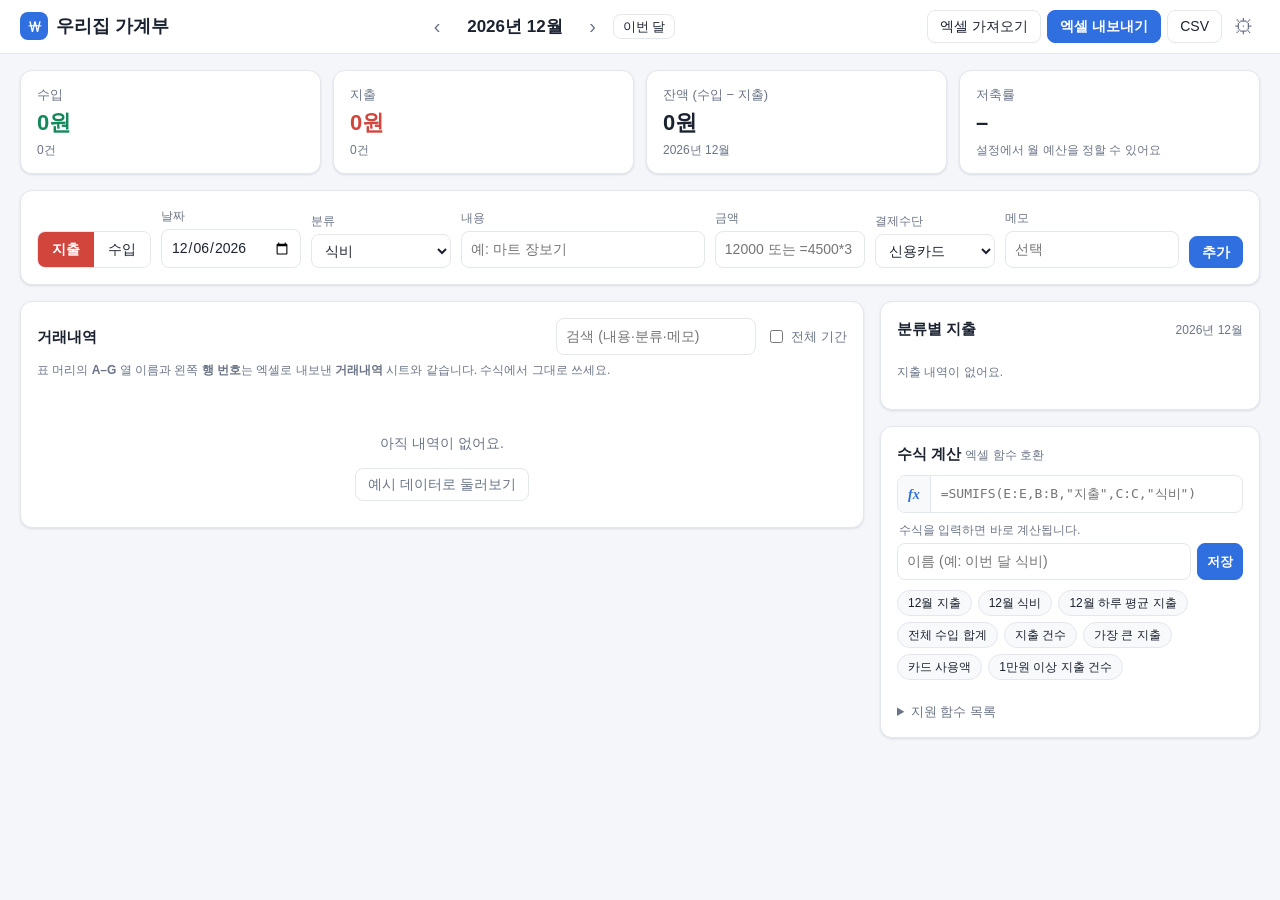
==== index.html @ 1a3ef855 "가벼운 가계부 웹앱 추가: 엑셀 수식 호환 계산기와 xlsx 가져오기/내보내기 Co-Authored-By: Claude Opus 5.5 <noreply@anthropic.com> " ====
<!doctype html>
<html lang="ko">
<head>
  <meta charset="utf-8">
  <meta name="viewport" content="width=device-width, initial-scale=1">
  <meta name="color-scheme" content="light dark">
  <title>우리집 가계부</title>
  <link rel="icon" href="data:image/svg+xml,%3Csvg xmlns='http://www.w3.org/2000/svg' viewBox='0 0 32 32'%3E%3Crect width='32' height='32' rx='7' fill='%232f6fdf'/%3E%3Ctext x='16' y='22' font-size='16' text-anchor='middle' fill='white' font-family='sans-serif' font-weight='700'%3E%E2%82%A9%3C/text%3E%3C/svg%3E">
  <link rel="stylesheet" href="css/style.css">
</head>
<body>
  <header class="topbar">
    <div class="brand">
      <span class="logo" aria-hidden="true">₩</span>
      <h1>우리집 가계부</h1>
    </div>
    <nav class="month-nav" aria-label="월 이동">
      <button type="button" class="icon-btn" id="prevMonth" aria-label="이전 달">‹</button>
      <label class="month-label">
        <span id="monthText"></span>
        <input type="month" id="monthPicker" aria-label="월 선택">
      </label>
      <button type="button" class="icon-btn" id="nextMonth" aria-label="다음 달">›</button>
      <button type="button" class="btn small ghost" id="thisMonth">이번 달</button>
    </nav>
    <div class="actions">
      <button type="button" class="btn" id="btnImport">엑셀 가져오기</button>
      <input type="file" id="fileInput" accept=".xlsx,.csv,.txt" hidden>
      <button type="button" class="btn primary" id="btnExport">엑셀 내보내기</button>
      <button type="button" class="btn ghost" id="btnCsv" title="CSV로 내보내기">CSV</button>
      <button type="button" class="icon-btn" id="btnSettings" aria-label="설정" title="설정">⚙</button>
    </div>
  </header>

  <main>
    <section class="cards" id="cards" aria-label="이번 달 요약"></section>

    <section class="panel entry" aria-label="내역 입력">
      <form id="entryForm" autocomplete="off">
        <div class="seg" role="radiogroup" aria-label="구분">
          <button type="button" data-type="지출" class="seg-btn on" role="radio" aria-checked="true">지출</button>
          <button type="button" data-type="수입" class="seg-btn" role="radio" aria-checked="false">수입</button>
        </div>
        <label class="f f-date"><span>날짜</span><input type="date" id="fDate" required></label>
        <label class="f f-cat"><span>분류</span><select id="fCat"></select></label>
        <label class="f f-desc"><span>내용</span><input type="text" id="fDesc" list="descList" placeholder="예: 마트 장보기"></label>
        <label class="f f-amt">
          <span>금액 <em class="hint" id="amtPreview"></em></span>
          <input type="text" id="fAmount" inputmode="decimal" placeholder="12000 또는 =4500*3" required>
        </label>
        <label class="f f-method"><span>결제수단</span><select id="fMethod"></select></label>
        <label class="f f-memo"><span>메모</span><input type="text" id="fMemo" placeholder="선택"></label>
        <div class="f-actions">
          <button type="submit" class="btn primary" id="btnSubmit">추가</button>
          <button type="button" class="btn ghost" id="btnCancelEdit" hidden>취소</button>
        </div>
        <datalist id="descList"></datalist>
      </form>
    </section>

    <div class="layout">
      <section class="panel" aria-label="거래내역">
        <div class="panel-head">
          <h2>거래내역 <small class="muted" id="txCount"></small></h2>
          <div class="tools">
            <input type="search" id="search" placeholder="검색 (내용·분류·메모)">
            <label class="check"><input type="checkbox" id="showAll"> 전체 기간</label>
          </div>
        </div>
        <p class="sheet-hint">표 머리의 <b>A–G</b> 열 이름과 왼쪽 <b>행 번호</b>는 엑셀로 내보낸 <b>거래내역</b> 시트와 같습니다. 수식에서 그대로 쓰세요.</p>
        <div class="table-wrap">
          <table class="tx" id="txTable">
            <thead>
              <tr>
                <th class="rn">#</th>
                <th><i>A</i>날짜</th><th class="opt-m"><i>B</i>구분</th><th><i>C</i>분류</th><th><i>D</i>내용</th>
                <th class="num"><i>E</i>금액</th><th class="opt"><i>F</i>결제수단</th><th class="opt"><i>G</i>메모</th>
                <th class="act"><span class="sr">관리</span></th>
              </tr>
            </thead>
            <tbody id="txBody"></tbody>
          </table>
        </div>
        <div class="empty" id="emptyState" hidden>
          <p>아직 내역이 없어요.</p>
          <button type="button" class="btn" id="btnSample">예시 데이터로 둘러보기</button>
        </div>
      </section>

      <aside class="side">
        <section class="panel" aria-label="분류별 지출">
          <div class="panel-head"><h2>분류별 지출</h2><small class="muted" id="catPeriod"></small></div>
          <div id="catBars" class="bars"></div>
        </section>

        <section class="panel formula" aria-label="수식 계산">
          <div class="panel-head"><h2>수식 계산 <small class="muted">엑셀 함수 호환</small></h2></div>
          <div class="fx-bar">
            <span class="fx">fx</span>
            <input type="text" id="fxInput" spellcheck="false" placeholder='=SUMIFS(E:E,B:B,"지출",C:C,"식비")'>
          </div>
          <div class="fx-result" id="fxResult" aria-live="polite"></div>
          <div class="fx-save">
            <input type="text" id="fxName" placeholder="이름 (예: 이번 달 식비)">
            <button type="button" class="btn small primary" id="fxSave">저장</button>
          </div>
          <div class="chips" id="fxExamples"></div>
          <ul class="saved" id="fxSaved"></ul>
          <details class="ref">
            <summary>지원 함수 목록</summary>
            <p class="muted small">거래내역 시트 기준 — A 날짜, B 구분, C 분류, D 내용, E 금액, F 결제수단, G 메모 (1행 머리글).
              조건에는 <code>"식비"</code>, <code>"&gt;=10000"</code>, <code>"카*"</code>, <code>"&gt;="&amp;DATE(2026,1,1)</code> 처럼 엑셀과 같은 방식을 씁니다. 함수를 누르면 입력됩니다.</p>
            <dl id="fnList"></dl>
          </details>
        </section>
      </aside>
    </div>
  </main>

  <dialog id="settingsDlg">
    <form method="dialog" id="settingsForm">
      <h2>설정</h2>
      <label class="f"><span>월 예산 (지출, 원) — 0이면 사용 안 함</span><input type="text" inputmode="numeric" id="sBudget"></label>
      <div class="grid3">
        <label class="f"><span>지출 분류 (한 줄에 하나)</span><textarea id="sExpense" rows="9"></textarea></label>
        <label class="f"><span>수입 분류</span><textarea id="sIncome" rows="9"></textarea></label>
        <label class="f"><span>결제수단</span><textarea id="sMethods" rows="9"></textarea></label>
      </div>
      <p class="muted small">데이터는 이 브라우저에만 저장됩니다. 다른 기기로 옮기거나 백업할 때는 <b>엑셀 내보내기</b> 파일을 가져오면 됩니다.</p>
      <div class="dlg-actions">
        <button type="button" class="btn danger ghost" id="btnReset">모든 데이터 삭제</button>
        <span class="spacer"></span>
        <button value="cancel" class="btn ghost" formnovalidate>닫기</button>
        <button value="save" class="btn primary" id="btnSaveSettings">저장</button>
      </div>
    </form>
  </dialog>

  <dialog id="choiceDlg">
    <form method="dialog">
      <h2 id="choiceTitle"></h2>
      <p id="choiceText"></p>
      <div class="dlg-actions" id="choiceActions"></div>
    </form>
  </dialog>

  <div class="toast" id="toast" role="status" aria-live="polite"></div>

  <script src="js/formula.js"></script>
  <script src="js/xlsx.js"></script>
  <script src="js/app.js"></script>
</body>
</html>
---- css/style.css ----
:root {
  --bg: #f4f6f9;
  --surface: #ffffff;
  --surface-2: #f8f9fb;
  --border: #e3e7ee;
  --text: #1c2330;
  --muted: #6b7587;
  --primary: #2f6fdf;
  --primary-ink: #ffffff;
  --primary-soft: #e8effc;
  --income: #13895a;
  --expense: #d2453d;
  --warn: #c77d0a;
  --bar: #2f6fdf;
  --shadow: 0 1px 2px rgba(16, 24, 40, .05), 0 1px 3px rgba(16, 24, 40, .06);
  --radius: 12px;
  --mono: ui-monospace, SFMono-Regular, Menlo, Consolas, monospace;
  color-scheme: light;
}
@media (prefers-color-scheme: dark) {
  :root {
    --bg: #11151c;
    --surface: #181d26;
    --surface-2: #1e2430;
    --border: #2a3140;
    --text: #e6e9ef;
    --muted: #97a1b3;
    --primary: #5b8ff0;
    --primary-ink: #0b1220;
    --primary-soft: #1f2b44;
    --income: #3cc28a;
    --expense: #f07067;
    --warn: #f0b04a;
    --bar: #5b8ff0;
    --shadow: none;
    color-scheme: dark;
  }
}

* { box-sizing: border-box; }
html { -webkit-text-size-adjust: 100%; }
body {
  margin: 0;
  background: var(--bg);
  color: var(--text);
  font: 14px/1.5 -apple-system, BlinkMacSystemFont, "Apple SD Gothic Neo", "Pretendard", "Malgun Gothic", "맑은 고딕", "Noto Sans KR", sans-serif;
}
button, input, select, textarea { font: inherit; color: inherit; }
h1, h2 { margin: 0; }
h1 { font-size: 18px; }
h2 { font-size: 15px; }
small { font-size: 12px; }
.muted { color: var(--muted); font-weight: 400; }
.small { font-size: 12px; }
.sr { position: absolute; width: 1px; height: 1px; overflow: hidden; clip: rect(0 0 0 0); }
code { font-family: var(--mono); font-size: 12px; background: var(--surface-2); padding: 1px 4px; border-radius: 4px; }

/* ---------- 상단 ---------- */
.topbar {
  position: sticky; top: 0; z-index: 10;
  display: flex; align-items: center; gap: 12px; flex-wrap: wrap;
  padding: 10px 20px;
  background: var(--surface);
  border-bottom: 1px solid var(--border);
}
.brand { display: flex; align-items: center; gap: 8px; }
.logo {
  display: grid; place-items: center; width: 28px; height: 28px; border-radius: 8px;
  background: var(--primary); color: var(--primary-ink); font-weight: 700;
}
.month-nav { display: flex; align-items: center; gap: 4px; margin: 0 auto; }
.month-label { position: relative; font-size: 17px; font-weight: 700; padding: 2px 10px; cursor: pointer; border-radius: 8px; }
.month-label:hover { background: var(--surface-2); }
.month-label input { position: absolute; inset: 0; opacity: 0; cursor: pointer; width: 100%; }
.actions { display: flex; gap: 6px; align-items: center; }

.btn {
  border: 1px solid var(--border); background: var(--surface); border-radius: 8px;
  padding: 7px 12px; cursor: pointer; white-space: nowrap; line-height: 1.2;
}
.btn:hover { background: var(--surface-2); }
.btn.primary { background: var(--primary); border-color: var(--primary); color: var(--primary-ink); font-weight: 600; }
.btn.primary:hover { filter: brightness(1.06); }
.btn.ghost { background: transparent; }
.btn.small { padding: 4px 9px; font-size: 13px; }
.btn.danger { color: var(--expense); }
.btn:disabled { opacity: .5; cursor: default; }
.icon-btn {
  border: 0; background: transparent; cursor: pointer; border-radius: 8px;
  width: 32px; height: 32px; font-size: 20px; line-height: 1; color: var(--muted);
}
.icon-btn:hover { background: var(--surface-2); color: var(--text); }
:focus-visible { outline: 2px solid var(--primary); outline-offset: 2px; }

main { max-width: 1280px; margin: 0 auto; padding: 16px 20px 48px; display: grid; gap: 16px; }

.panel {
  background: var(--surface); border: 1px solid var(--border); border-radius: var(--radius);
  box-shadow: var(--shadow); padding: 16px; min-width: 0;
}
.panel-head { display: flex; align-items: center; justify-content: space-between; gap: 10px; flex-wrap: wrap; margin-bottom: 10px; }

/* ---------- 요약 카드 ---------- */
.cards { display: grid; grid-template-columns: repeat(4, minmax(0, 1fr)); gap: 12px; }
.card { background: var(--surface); border: 1px solid var(--border); border-radius: var(--radius); box-shadow: var(--shadow); padding: 14px 16px; min-width: 0; }
.card .label { color: var(--muted); font-size: 13px; }
.card .value { font-size: 22px; font-weight: 700; margin-top: 2px; font-variant-numeric: tabular-nums; overflow-wrap: anywhere; }
.card .sub { color: var(--muted); font-size: 12px; margin-top: 2px; }
.card.income .value { color: var(--income); }
.card.expense .value { color: var(--expense); }
.meter { height: 6px; background: var(--surface-2); border-radius: 99px; margin-top: 8px; overflow: hidden; }
.meter > span { display: block; height: 100%; background: var(--primary); border-radius: 99px; }
.meter.over > span { background: var(--expense); }
.meter.warn > span { background: var(--warn); }

/* ---------- 입력 폼 ---------- */
#entryForm {
  display: grid; gap: 10px; align-items: end;
  grid-template-columns: auto 140px 140px minmax(140px, 1.4fr) 150px 120px minmax(100px, 1fr) auto;
}
.f { display: flex; flex-direction: column; gap: 4px; min-width: 0; }
.f > span { font-size: 12px; color: var(--muted); }
.f input, .f select, .f textarea, .tools input[type=search], .fx-save input {
  width: 100%; border: 1px solid var(--border); background: var(--surface); border-radius: 8px; padding: 7px 9px; min-width: 0;
}
.f textarea { resize: vertical; }
.f input:focus, .f select:focus, .f textarea:focus { outline: 2px solid var(--primary-soft); border-color: var(--primary); }
.hint { font-style: normal; color: var(--primary); font-weight: 600; }
.hint.err { color: var(--expense); }
.f-actions { display: flex; gap: 6px; }
.seg { display: inline-flex; border: 1px solid var(--border); border-radius: 8px; overflow: hidden; align-self: end; }
.seg-btn { border: 0; background: var(--surface); padding: 7px 14px; cursor: pointer; }
.seg-btn.on[data-type="지출"] { background: var(--expense); color: #fff; font-weight: 600; }
.seg-btn.on[data-type="수입"] { background: var(--income); color: #fff; font-weight: 600; }
.entry.editing { outline: 2px solid var(--primary); }

/* ---------- 레이아웃 ---------- */
.layout { display: grid; grid-template-columns: minmax(0, 1fr) 380px; gap: 16px; align-items: start; }
.side { display: grid; gap: 16px; min-width: 0; }

/* ---------- 거래내역 표 ---------- */
.tools { display: flex; gap: 10px; align-items: center; }
.tools input[type=search] { width: 200px; }
.check { display: inline-flex; gap: 5px; align-items: center; color: var(--muted); font-size: 13px; cursor: pointer; white-space: nowrap; }
.sheet-hint { margin: -4px 0 10px; color: var(--muted); font-size: 12px; }
.table-wrap { overflow-x: auto; margin: 0 -16px; padding: 0 16px; }
table.tx { width: 100%; border-collapse: collapse; font-variant-numeric: tabular-nums; }
.tx th, .tx td { padding: 7px 8px; border-bottom: 1px solid var(--border); text-align: left; white-space: nowrap; }
.tx th { font-size: 12px; color: var(--muted); font-weight: 600; background: var(--surface-2); position: sticky; top: 0; }
.tx th i { font-style: normal; font-family: var(--mono); font-size: 11px; color: var(--primary); margin-right: 5px; }
.tx td.rn, .tx th.rn { color: var(--muted); font-family: var(--mono); font-size: 11px; width: 1%; text-align: right; }
.tx .num { text-align: right; }
.tx td.desc { white-space: normal; min-width: 120px; }
.tx td.memo { color: var(--muted); white-space: normal; max-width: 220px; }
.tx tbody tr { cursor: pointer; }
.tx tbody tr:hover { background: var(--surface-2); }
.tx tbody tr.sel { background: var(--primary-soft); }
.tx tr.day td { background: transparent; cursor: default; color: var(--muted); font-size: 12px; font-weight: 600; padding-top: 14px; border-bottom-color: var(--border); }
.tx tr.day:hover { background: transparent; }
.day-in { display: flex; justify-content: space-between; gap: 12px; padding: 0 44px 0 30px; font-variant-numeric: tabular-nums; }
.day-in span:last-child { font-weight: 500; }
.amt-in { color: var(--income); font-weight: 600; }
.amt-out { font-weight: 600; }
.tag { display: inline-block; padding: 1px 7px; border-radius: 99px; font-size: 12px; background: var(--surface-2); border: 1px solid var(--border); }
.tag.in { color: var(--income); }
.tag.out { color: var(--expense); }
.fxmark { font-family: var(--mono); font-size: 10px; color: var(--primary); margin-left: 4px; vertical-align: super; }
.del { border: 0; background: transparent; color: var(--muted); cursor: pointer; padding: 2px 6px; border-radius: 6px; font-size: 15px; }
.del:hover { color: var(--expense); background: var(--surface-2); }
.empty { text-align: center; padding: 30px 0 10px; color: var(--muted); }

/* ---------- 분류별 막대 ---------- */
.bars { display: grid; gap: 9px; }
.bar-row { display: grid; grid-template-columns: 1fr auto; gap: 2px 8px; font-size: 13px; }
.bar-row .amt { font-variant-numeric: tabular-nums; font-weight: 600; }
.bar-row .pct { color: var(--muted); font-weight: 400; font-size: 12px; margin-left: 4px; }
.bar-row .track { grid-column: 1 / -1; height: 6px; background: var(--surface-2); border-radius: 99px; overflow: hidden; }
.bar-row .track > span { display: block; height: 100%; background: var(--bar); border-radius: 99px; }

/* ---------- 수식 ---------- */
.fx-bar { display: flex; align-items: stretch; border: 1px solid var(--border); border-radius: 8px; overflow: hidden; background: var(--surface); }
.fx-bar:focus-within { border-color: var(--primary); outline: 2px solid var(--primary-soft); }
.fx { display: grid; place-items: center; padding: 0 10px; font-style: italic; font-weight: 700; color: var(--primary); background: var(--surface-2); border-right: 1px solid var(--border); font-family: Georgia, serif; }
#fxInput { flex: 1; border: 0; padding: 8px 10px; font-family: var(--mono); font-size: 13px; background: transparent; outline: none; min-width: 0; }
.fx-result { min-height: 30px; padding: 8px 2px 4px; font-size: 20px; font-weight: 700; font-variant-numeric: tabular-nums; overflow-wrap: anywhere; }
.fx-result .err { color: var(--expense); font-size: 14px; font-weight: 600; }
.fx-result .msg { color: var(--muted); font-size: 12px; font-weight: 400; display: block; }
.fx-save { display: flex; gap: 6px; margin-bottom: 10px; }
.chips { display: flex; flex-wrap: wrap; gap: 6px; margin-bottom: 10px; }
.chip { border: 1px solid var(--border); background: var(--surface-2); border-radius: 99px; padding: 3px 10px; font-size: 12px; cursor: pointer; }
.chip:hover { border-color: var(--primary); color: var(--primary); }
.saved { list-style: none; margin: 0; padding: 0; display: grid; gap: 8px; }
.saved li { border: 1px solid var(--border); border-radius: 10px; padding: 8px 10px; display: grid; grid-template-columns: 1fr auto; gap: 2px 8px; }
.saved .nm { font-weight: 600; font-size: 13px; }
.saved .val { font-weight: 700; font-variant-numeric: tabular-nums; text-align: right; }
.saved .val.err { color: var(--expense); }
.saved .src { grid-column: 1 / -1; font-family: var(--mono); font-size: 11px; color: var(--muted); overflow-wrap: anywhere; cursor: pointer; }
.saved .src:hover { color: var(--primary); }
.saved .ops { grid-column: 1 / -1; display: flex; gap: 4px; justify-content: flex-end; }
.saved .ops button { border: 0; background: transparent; color: var(--muted); cursor: pointer; font-size: 12px; padding: 2px 6px; border-radius: 6px; }
.saved .ops button:hover { background: var(--surface-2); color: var(--text); }
.ref { margin-top: 12px; }
.ref summary { cursor: pointer; color: var(--muted); font-size: 13px; }
.ref dl { margin: 8px 0 0; display: grid; grid-template-columns: auto 1fr; gap: 3px 10px; font-size: 12px; max-height: 280px; overflow: auto; }
.ref dt { font-family: var(--mono); color: var(--primary); cursor: pointer; }
.ref dt:hover { text-decoration: underline; }
.ref dd { margin: 0; color: var(--muted); }

/* ---------- 대화상자 ---------- */
dialog { border: 1px solid var(--border); border-radius: 14px; padding: 20px; background: var(--surface); color: var(--text); width: min(720px, calc(100vw - 32px)); box-shadow: 0 20px 50px rgba(0, 0, 0, .25); }
dialog::backdrop { background: rgba(10, 15, 25, .45); }
dialog h2 { margin-bottom: 12px; font-size: 17px; }
#choiceDlg { width: min(420px, calc(100vw - 32px)); }
#settingsForm { display: grid; gap: 12px; }
.grid3 { display: grid; grid-template-columns: repeat(3, 1fr); gap: 10px; }
.dlg-actions { display: flex; gap: 8px; align-items: center; justify-content: flex-end; margin-top: 6px; flex-wrap: wrap; }
.spacer { flex: 1; }

.toast {
  position: fixed; left: 50%; bottom: 24px; transform: translate(-50%, 20px); opacity: 0; pointer-events: none;
  background: var(--text); color: var(--bg); padding: 9px 16px; border-radius: 10px; font-size: 13px; transition: .2s; z-index: 50; max-width: calc(100vw - 32px);
}
.toast.show { opacity: 1; transform: translate(-50%, 0); }

/* ---------- 반응형 ---------- */
@media (max-width: 1100px) {
  .layout { grid-template-columns: 1fr; }
  #entryForm { grid-template-columns: repeat(4, minmax(0, 1fr)); }
  .seg { grid-column: 1 / -1; justify-self: start; }
  .f-desc, .f-memo { grid-column: span 2; }
}
@media (max-width: 720px) {
  .topbar { padding: 8px 16px; gap: 8px; position: static; }
  .month-nav { order: 3; width: 100%; justify-content: center; }
  .actions { margin-left: auto; }
  .actions #btnCsv { display: none; }
  .btn { padding: 6px 10px; }
  main { padding: 12px 16px 40px; gap: 12px; }
  .cards { grid-template-columns: repeat(2, minmax(0, 1fr)); gap: 8px; }
  .card { padding: 10px 12px; }
  .card .value { font-size: 18px; }
  #entryForm { grid-template-columns: repeat(2, minmax(0, 1fr)); }
  .f-desc, .f-memo { grid-column: 1 / -1; }
  .f-actions { grid-column: 1 / -1; }
  .f-actions .btn { flex: 1; padding: 9px; }
  .tools { width: 100%; }
  .tools input[type=search] { flex: 1; width: auto; }
  .tx .opt, .tx .opt-m { display: none; }
  .tx td.desc { min-width: 0; }
  .tx td { white-space: normal; word-break: keep-all; }
  .tx td.num, .tx td.dt { white-space: nowrap; }
  .tx th { font-size: 11px; }
  .day-in { padding: 0 4px 0 24px; }
  .tx th, .tx td { padding: 7px 5px; }
  .grid3 { grid-template-columns: 1fr; }
  .grid3 textarea { min-height: 90px; }
}
@media (max-width: 420px) {
  .brand h1 { font-size: 16px; }
  .actions .btn { font-size: 13px; padding: 6px 8px; }
}
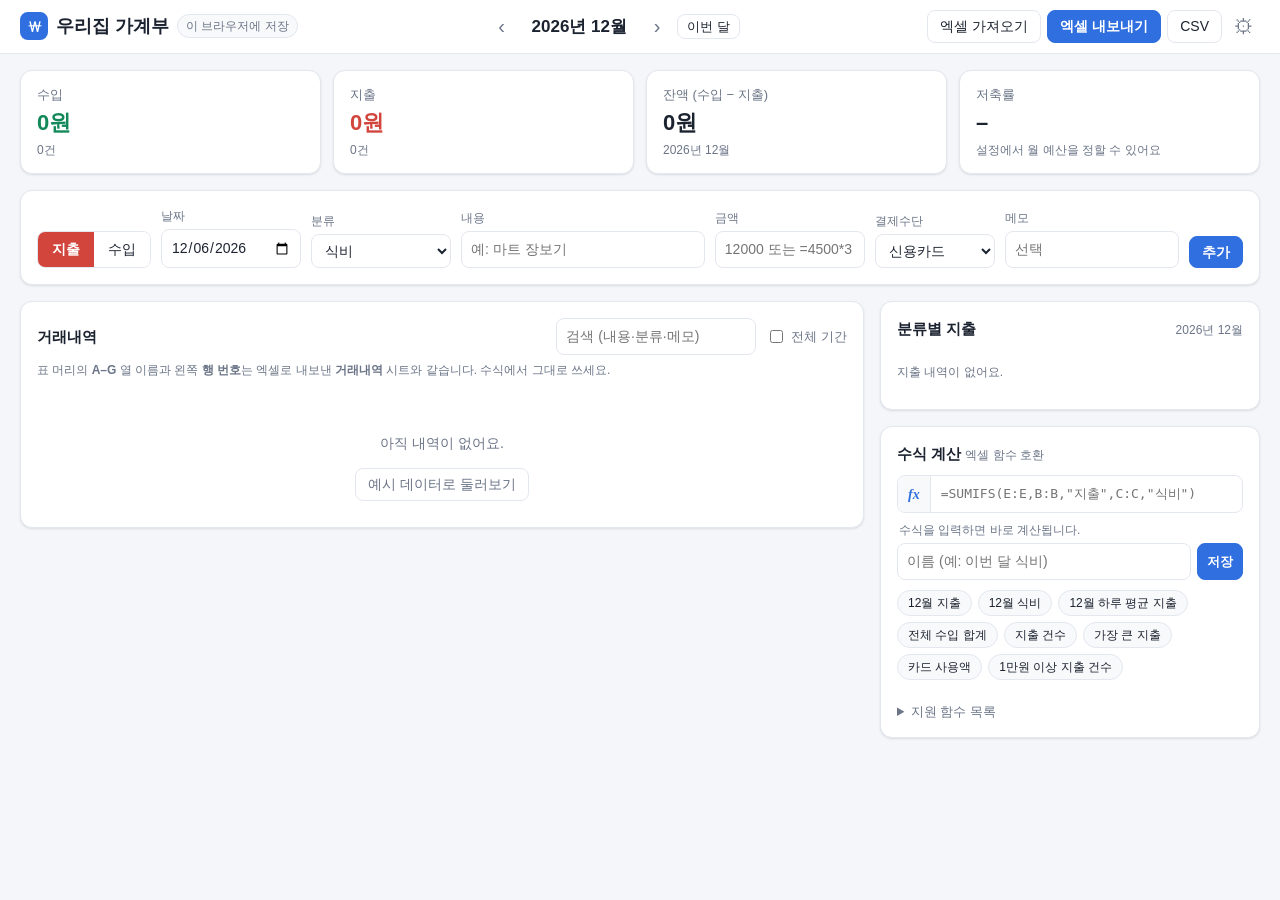
==== commit a5595da1: "웹 링크용 계정 저장(동기화)·저장 확인 창 다운로드 지원, 다크 모드 토글 대응 Co-Authored-By: Claude Opus 5.5 <noreply@anthropic.com" ====
--- a/index.html
+++ b/index.html
@@ -13,6 +13,7 @@
     <div class="brand">
       <span class="logo" aria-hidden="true">₩</span>
       <h1>우리집 가계부</h1>
+      <span class="status" id="saveStatus"></span>
     </div>
     <nav class="month-nav" aria-label="월 이동">
       <button type="button" class="icon-btn" id="prevMonth" aria-label="이전 달">‹</button>
@@ -126,7 +127,7 @@
         <label class="f"><span>수입 분류</span><textarea id="sIncome" rows="9"></textarea></label>
         <label class="f"><span>결제수단</span><textarea id="sMethods" rows="9"></textarea></label>
       </div>
-      <p class="muted small">데이터는 이 브라우저에만 저장됩니다. 다른 기기로 옮기거나 백업할 때는 <b>엑셀 내보내기</b> 파일을 가져오면 됩니다.</p>
+      <p class="muted small">claude.ai 링크로 열면 내 계정에 비공개로 저장되어 다른 기기에서도 이어서 쓸 수 있어요. 파일로 직접 열면 이 브라우저에만 저장됩니다. 백업은 <b>엑셀 내보내기</b>로 해 두세요.</p>
       <div class="dlg-actions">
         <button type="button" class="btn danger ghost" id="btnReset">모든 데이터 삭제</button>
         <span class="spacer"></span>
--- a/css/style.css
+++ b/css/style.css
@@ -18,7 +18,7 @@
   color-scheme: light;
 }
 @media (prefers-color-scheme: dark) {
-  :root {
+  :root:not([data-theme="light"]) {
     --bg: #11151c;
     --surface: #181d26;
     --surface-2: #1e2430;
@@ -36,6 +36,23 @@
     color-scheme: dark;
   }
 }
+:root[data-theme="dark"] {
+    --bg: #11151c;
+    --surface: #181d26;
+    --surface-2: #1e2430;
+    --border: #2a3140;
+    --text: #e6e9ef;
+    --muted: #97a1b3;
+    --primary: #5b8ff0;
+    --primary-ink: #0b1220;
+    --primary-soft: #1f2b44;
+    --income: #3cc28a;
+    --expense: #f07067;
+    --warn: #f0b04a;
+    --bar: #5b8ff0;
+    --shadow: none;
+    color-scheme: dark;
+}
 
 * { box-sizing: border-box; }
 html { -webkit-text-size-adjust: 100%; }
@@ -57,9 +74,11 @@
 
 /* ---------- 상단 ---------- */
 .topbar {
-  position: sticky; top: 0; z-index: 10;
+  position: sticky; top: env(safe-area-inset-top, 0px); z-index: 10;
   display: flex; align-items: center; gap: 12px; flex-wrap: wrap;
-  padding: 10px 20px;
+  padding-block: 10px;
+  padding-left: max(20px, env(safe-area-inset-left, 0px));
+  padding-right: max(20px, env(safe-area-inset-right, 0px));
   background: var(--surface);
   border-bottom: 1px solid var(--border);
 }
@@ -92,7 +111,18 @@
 .icon-btn:hover { background: var(--surface-2); color: var(--text); }
 :focus-visible { outline: 2px solid var(--primary); outline-offset: 2px; }
 
-main { max-width: 1280px; margin: 0 auto; padding: 16px 20px 48px; display: grid; gap: 16px; }
+body::before { content: ""; position: fixed; inset: 0 0 auto; height: env(safe-area-inset-top, 0px); z-index: 10; background: var(--surface); }
+main {
+  max-width: 1280px; margin: 0 auto; display: grid; gap: 16px;
+  padding-block: 16px 48px;
+  padding-left: max(20px, env(safe-area-inset-left, 0px));
+  padding-right: max(20px, env(safe-area-inset-right, 0px));
+}
+.status { font-size: 12px; color: var(--muted); padding: 2px 8px; border-radius: 99px; background: var(--surface-2); border: 1px solid var(--border); white-space: nowrap; }
+.status:empty { display: none; }
+.status.ok::before { content: "● "; color: var(--income); }
+.status.busy::before { content: "● "; color: var(--primary); }
+.status.warn { color: var(--warn); }
 
 .panel {
   background: var(--surface); border: 1px solid var(--border); border-radius: var(--radius);
@@ -217,7 +247,7 @@
 .spacer { flex: 1; }
 
 .toast {
-  position: fixed; left: 50%; bottom: 24px; transform: translate(-50%, 20px); opacity: 0; pointer-events: none;
+  position: fixed; left: 50%; bottom: calc(24px + env(safe-area-inset-bottom, 0px)); transform: translate(-50%, 20px); opacity: 0; pointer-events: none;
   background: var(--text); color: var(--bg); padding: 9px 16px; border-radius: 10px; font-size: 13px; transition: .2s; z-index: 50; max-width: calc(100vw - 32px);
 }
 .toast.show { opacity: 1; transform: translate(-50%, 0); }
@@ -230,12 +260,12 @@
   .f-desc, .f-memo { grid-column: span 2; }
 }
 @media (max-width: 720px) {
-  .topbar { padding: 8px 16px; gap: 8px; position: static; }
+  .topbar { padding-block: 8px; padding-left: max(16px, env(safe-area-inset-left, 0px)); padding-right: max(16px, env(safe-area-inset-right, 0px)); gap: 8px; position: static; }
   .month-nav { order: 3; width: 100%; justify-content: center; }
   .actions { margin-left: auto; }
   .actions #btnCsv { display: none; }
   .btn { padding: 6px 10px; }
-  main { padding: 12px 16px 40px; gap: 12px; }
+  main { padding-block: 12px 40px; padding-left: max(16px, env(safe-area-inset-left, 0px)); padding-right: max(16px, env(safe-area-inset-right, 0px)); gap: 12px; }
   .cards { grid-template-columns: repeat(2, minmax(0, 1fr)); gap: 8px; }
   .card { padding: 10px 12px; }
   .card .value { font-size: 18px; }
